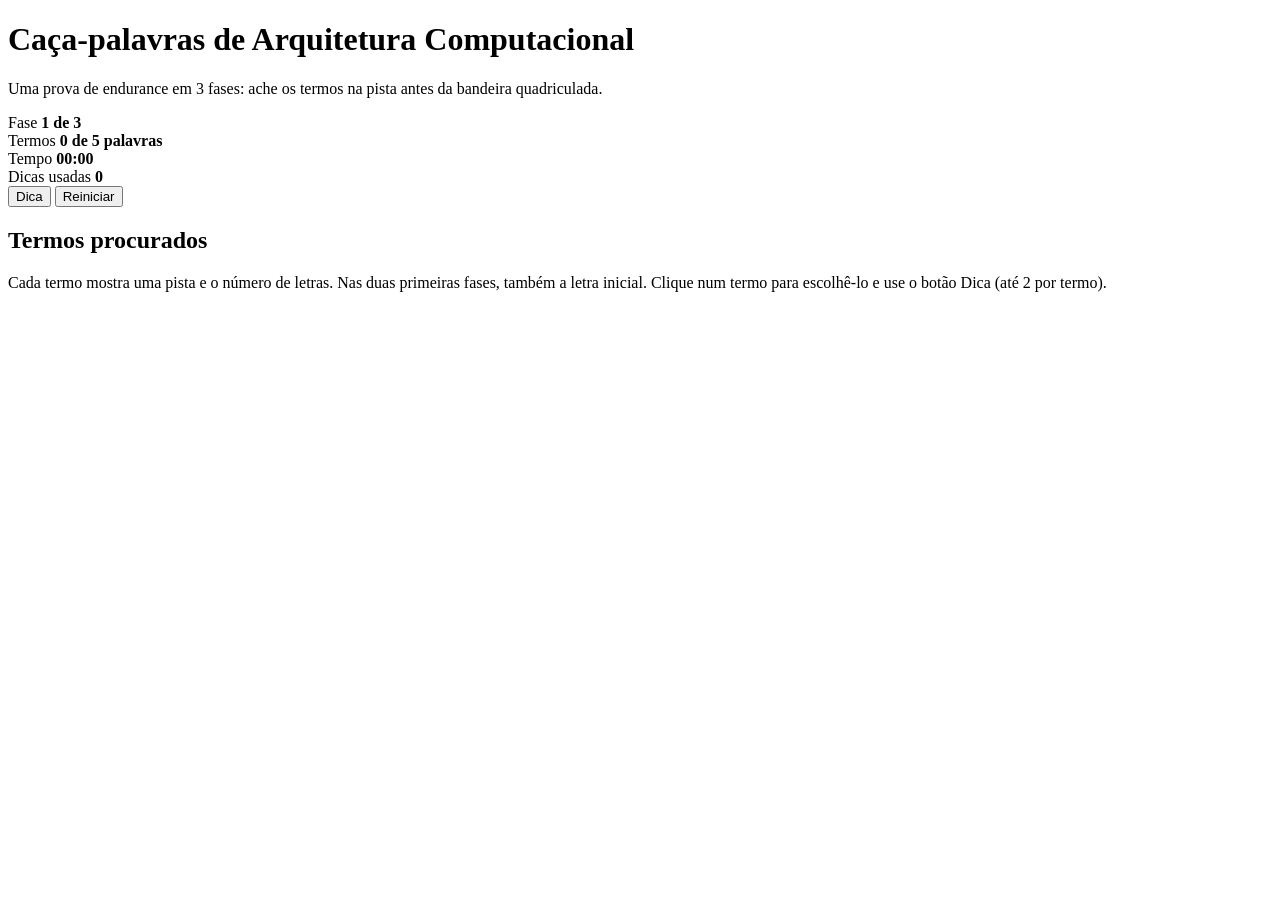
==== index.html @ ce55c15b "Publica o jogo na raiz do repositório e atualiza o link do README" ====
<!DOCTYPE html>
<html lang="pt-BR">
<head>
  <meta charset="UTF-8">
  <meta name="viewport" content="width=device-width, initial-scale=1">
  <title>Caça-palavras de Arquitetura Computacional</title>
  <link rel="stylesheet" href="style.css">
</head>
<body>
  <header class="topo">
    <div class="bandeira" aria-hidden="true"></div>
    <div class="topo-conteudo">
      <h1>Caça-palavras de Arquitetura Computacional</h1>
      <p>Uma prova de endurance em 3 fases: ache os termos na pista antes da bandeira quadriculada.</p>
    </div>
    <div class="zebra" aria-hidden="true"></div>
  </header>

  <main class="jogo">
    <section class="painel-grade" aria-label="Tabuleiro">
      <div class="hud">
        <div class="medidor medidor-nivel">
          <span class="medidor-nome">Fase</span>
          <strong id="nivel">1 de 3</strong>
        </div>
        <div class="medidor">
          <span class="medidor-nome">Termos</span>
          <strong id="contador" aria-live="polite">0 de 5 palavras</strong>
        </div>
        <div class="medidor">
          <span class="medidor-nome">Tempo</span>
          <strong id="tempo">00:00</strong>
        </div>
        <div class="medidor">
          <span class="medidor-nome">Dicas usadas</span>
          <strong id="dicas">0</strong>
        </div>
        <div class="botoes">
          <button type="button" id="btn-dica" class="btn btn-dica">Dica</button>
          <button type="button" id="btn-reiniciar" class="btn btn-reiniciar">Reiniciar</button>
        </div>
      </div>

      <p id="mensagem" class="mensagem" aria-live="polite"></p>

      <div id="final" class="final" hidden>
        <span id="final-texto"></span>
        <button type="button" id="btn-final" class="btn btn-dica"></button>
      </div>

      <div class="grade-rolagem">
        <div id="grade" class="grade" role="group" aria-label="Letras do caça-palavras"></div>
      </div>
    </section>

    <aside class="torre" aria-label="Termos procurados">
      <h2>Termos procurados</h2>
      <p class="torre-ajuda">Cada termo mostra uma pista e o número de letras. Nas duas primeiras fases, também a letra inicial. Clique num termo para escolhê-lo e use o botão Dica (até 2 por termo).</p>
      <ol id="lista" class="lista"></ol>
    </aside>
  </main>

  <script src="script.js"></script>
</body>
</html>
---- style.css ----
// Caça-palavras de Arquitetura Computacional (tema endurance)
// Banco com os termos guardados no código. A cada partida o jogo sorteia 15 deles e os divide
// em 3 fases de 5 palavras, sem repetir termo entre as fases. Em cada fase as palavras também
// mudam de lugar e de direção no tabuleiro.

/* ---------- banco de termos (16 guardados; 15 são sorteados por partida) ---------- */
const TERMOS = [
  { resposta: 'CPU', pista: 'Componente que busca, decodifica e executa as instruções dos programas.' },
  { resposta: 'ULA', pista: 'Parte da CPU que faz as contas e as operações lógicas.' },
  { resposta: 'UC', pista: 'Parte do processador que coordena e comanda o trabalho dos demais componentes.' },
  { resposta: 'REGISTRADORES', pista: 'Minúsculos espaços dentro da CPU, os mais velozes, que guardam o dado em uso.' },
  { resposta: 'RAM', pista: 'Memória principal e volátil, onde ficam programas e dados em uso.' },
  { resposta: 'ROM', pista: 'Memória não volátil gravada na fabricação, cujo conteúdo o usuário não altera.' },
  { resposta: 'EEPROM', pista: 'Memória não volátil que permite regravar dados byte a byte, comum em microcontroladores.' },
  { resposta: 'FLASH', pista: 'Memória não volátil regravável, apagada em blocos, usada em pen drives e celulares.' },
  { resposta: 'CACHE', pista: 'Memória pequena e veloz que guarda cópias de dados muito usados perto da CPU.' },
  { resposta: 'MEMORIADEMASSA', pista: 'Guarda arquivos e programas de forma permanente e em grande volume, como HD ou SSD.' },
  { resposta: 'DMA', pista: 'Mecanismo que move dados entre periféricos e a RAM sem ocupar a CPU.' },
  { resposta: 'ADDRESSBUS', pista: 'Via de mão única pela qual a CPU informa qual posição de memória acessar.' },
  { resposta: 'DATABUS', pista: 'Caminho bidirecional que transporta o conteúdo trocado entre CPU, memória e periféricos.' },
  { resposta: 'MICROCONTROLADOR', pista: 'Chip único que reúne processador, memória e portas de entrada e saída, comum no Arduino.' },
  { resposta: 'DUALCORE', pista: 'Processador com um par de núcleos de execução.' },
  { resposta: 'QUADCORE', pista: 'Processador com quatro núcleos de execução.' }
];

/* ---------- direções [passo na linha, passo na coluna] ---------- */
const DIR = {
  D: [0, 1], B: [1, 0], DB: [1, 1], E: [0, -1], C: [-1, 0],
  CE: [-1, -1], BE: [1, -1], CD: [-1, 1]
};
const TODAS_DIRECOES = Object.values(DIR);
const SETA = { '0,1': '→', '1,0': '↓', '1,1': '↘', '0,-1': '←', '-1,0': '↑', '-1,-1': '↖', '1,-1': '↙', '-1,1': '↗' };
const NOME_DIRECAO = {
  '0,1': 'para a direita (→)', '1,0': 'para baixo (↓)', '1,1': 'na diagonal, para baixo e para a direita (↘)',
  '0,-1': 'para a esquerda (←)', '-1,0': 'para cima (↑)', '-1,-1': 'na diagonal, para cima e para a esquerda (↖)',
  '1,-1': 'na diagonal, para baixo e para a esquerda (↙)', '-1,1': 'na diagonal, para cima e para a direita (↗)' 
};

const PALAVRAS_POR_FASE = 5;
const MAX_DICAS_POR_PALAVRA = 2;
const FASES = [
  { nome: 'Qualificação', tam: 12, dirs: [DIR.D, DIR.B, DIR.DB], inicial: true, dicaDirecao: true, letras: 'alfabeto' },
  { nome: 'Corrida', tam: 14, dirs: [DIR.D, DIR.B, DIR.DB, DIR.CD, DIR.E], inicial: true, dicaDirecao: true, letras: 'misto' },
  { nome: '24 Horas', tam: 16, dirs: TODAS_DIRECOES, inicial: false, dicaDirecao: false, letras: 'termos' }
];

function sortearPartida() {
  const sorteados = embaralhar(TERMOS.map(t => t.resposta)).slice(0, FASES.length * PALAVRAS_POR_FASE);
  return FASES.map((_, i) => sorteados.slice(i * PALAVRAS_POR_FASE, (i + 1) * PALAVRAS_POR_FASE));
}

function sortear(n) { return Math.floor(Math.random() * n); }
function embaralhar(lista) {
  const a = lista.slice();
  for (let i = a.length - 1; i > 0; i--) {
    const j = sortear(i + 1);
    [a[i], a[j]] = [a[j], a[i]];
  }
  return a;
}

function criarSorteioDeLetras(nivel) {
  const alfabeto = 'ABCDEFGHIJKLMNOPQRSTUVWXYZ';
  const dosTermos = nivel.termos.join('');
  if (nivel.letras === 'alfabeto') return () => alfabeto[sortear(alfabeto.length)];
  if (nivel.letras === 'misto') return () => (Math.random() < 0.5 ? alfabeto[sortear(alfabeto.length)] : dosTermos[sortear(dosTermos.length)]);
  return () => dosTermos[sortear(dosTermos.length)];
}

function removerOcorrenciasExtras(grade, n, termos, fixas, sortearLetra) {
  for (let rodada = 0; rodada < 3000; rodada++) {
    let mudou = false;
    for (const w of termos) {
      for (const [dl, dc] of TODAS_DIRECOES) {
        for (let r = 0; r < n; r++) {
          for (let c = 0; c < n; c++) {
            const fr = r + dl * (w.length - 1);
            const fc = c + dc * (w.length - 1);
            if (fr < 0 || fr >= n || fc < 0 || fc >= n) continue;
            let igual = true;
            const livres = [];
            for (let i = 0; i < w.length; i++) {
              const rr = r + dl * i;
              const cc = c + dc * i;
              if (grade[rr][cc] !== w[i]) { igual = false; break; }
              if (!fixas.has(rr + ',' + cc)) livres.push([rr, cc]);
            }
            if (igual && livres.length) {
              const [a, b] = livres[sortear(livres.length)];
              grade[a][b] = sortearLetra();
              mudou = true;
            }
          }
        }
      }
    }
    if (!mudou) return;
  }
}

function gerarTabuleiro(nivel) {
  const n = nivel.tam;
  const ordem = nivel.termos.slice().sort((a, b) => b.length - a.length);
  for (let tentativa = 0; tentativa < 300; tentativa++) {
    const grade = Array.from({ length: n }, () => Array(n).fill(''));
    const colocadas = [];
    let ok = true;
    for (const w of ordem) {
      const opcoes = [];
      for (const [dl, dc] of nivel.dirs) {
        for (let r = 0; r < n; r++) {
          for (let c = 0; c < n; c++) {
            const fr = r + dl * (w.length - 1);
            const fc = c + dc * (w.length - 1);
            if (fr < 0 || fr >= n || fc < 0 || fc >= n) continue;
            let cruza = 0;
            let cabe = true;
            for (let i = 0; i < w.length; i++) {
              const atual = grade[r + dl * i][c + dc * i];
              if (atual === '') continue;
              if (atual === w[i]) cruza++;
              else { cabe = false; break; }
            }
            if (cabe && cruza < w.length) opcoes.push({ r, c, dl, dc, cruza });
          }
        }
      }
      if (!opcoes.length) { ok = false; break; }
      const comCruzamento = opcoes.filter(o => o.cruza > 0);
      const fonte = comCruzamento.length && Math.random() < 0.5 ? comCruzamento : opcoes;
      const o = fonte[sortear(fonte.length)];
      for (let i = 0; i < w.length; i++) grade[o.r + o.dl * i][o.c + o.dc * i] = w[i];
      colocadas.push({ resposta: w, linha: o.r, coluna: o.c, dl: o.dl, dc: o.dc });
    }
    if (!ok) continue;
    const fixas = new Set();
    grade.forEach((linha, r) => linha.forEach((v, c) => { if (v) fixas.add(r + ',' + c); }));
    const sortearLetra = criarSorteioDeLetras(nivel);
    for (let r = 0; r < n; r++) for (let c = 0; c < n; c++) if (!grade[r][c]) grade[r][c] = sortearLetra();
    removerOcorrenciasExtras(grade, n, nivel.termos, fixas, sortearLetra);
    return { grade, colocadas };
  }
  throw new Error('Não foi possível gerar o tabuleiro.');
}

const gradeEl = document.getElementById('grade');
const listaEl = document.getElementById('lista');
const contadorEl = document.getElementById('contador');
const tempoEl = document.getElementById('tempo');
const dicasEl = document.getElementById('dicas');
const nivelEl = document.getElementById('nivel');
const mensagemEl = document.getElementById('mensagem');
const finalEl = document.getElementById('final');
const finalTextoEl = document.getElementById('final-texto');
const btnFinal = document.getElementById('btn-final');

let partida = [];
let nivelAtual = 0;
let cfg = FASES[0];
let tam = cfg.tam;
let cels = [];
let PALAVRAS = [];
let ancora = null;
let arrastando = false;
let inicioArrasto = null;
let fimArrasto = null;
let previaAtual = [];
let selecionada = null;
let dicaCels = [];
let dicaPalavra = null;
let achadas = 0;
let segundos = 0;
let dicasUsadas = 0;
let segundosNoInicioDoNivel = 0;
let dicasNoInicioDoNivel = 0;
let relogio = null;
let focoCel = null;
let acaoFinal = null;

function celDe(el) {
  const b = el && el.closest ? el.closest('.cel') : null;
  return b ? b.__cel : null;
}

function trajeto(a, b) {
  const dr = b.r - a.r;
  const dc = b.c - a.c;
  const ar = Math.abs(dr);
  const ac = Math.abs(dc);
  let sr = Math.sign(dr);
  let sc = Math.sign(dc);
  let n;
  if (ar === 0 && ac === 0) n = 1;
  else if (ar >= 2 * ac) { sc = 0; n = ar + 1; }
  else if (ac >= 2 * ar) { sr = 0; n = ac + 1; }
  else n = Math.max(ar, ac) + 1;
  const saida = [];
  for (let k = 0; k < n; k++) {
    const r = a.r + sr * k;
    const c = a.c + sc * k;
    if (r < 0 || r >= tam || c < 0 || c >= tam) break;
    saida.push(cels[r][c]);
  }
  return saida;
}

function mostrarPrevia(caminho) {
  limparPrevia();
  previaAtual = caminho;
  caminho.forEach(c => c.el.classList.add('previa'));
}
function limparPrevia() {
  previaAtual.forEach(c => c.el.classList.remove('previa'));
  previaAtual = [];
}
function limparAncora() {
  if (ancora) ancora.el.classList.remove('ancora');
  ancora = null;
}
function limparDica() {
  dicaCels.forEach(c => c.el.classList.remove('dica'));
  dicaCels = [];
  dicaPalavra = null;
}
function mensagem(texto, tipo) {
  mensagemEl.textContent = texto;
  mensagemEl.className = 'mensagem' + (tipo ? ' ' + tipo : '');
}
function formatarTempo(s) {
  return String(Math.floor(s / 60)).padStart(2, '0') + ':' + String(s % 60).padStart(2, '0');
}
function iniciarRelogio() {
  if (relogio || (PALAVRAS.length && achadas === PALAVRAS.length)) return;
  relogio = setInterval(() => { segundos++; tempoEl.textContent = formatarTempo(segundos); }, 1000);
}
function pararRelogio() { clearInterval(relogio); relogio = null; }
function atualizarContador() { contadorEl.textContent = achadas + ' de ' + PALAVRAS.length + ' palavras'; }
function rotuloDoTermo(p) {
  return p.resposta.length + ' letras' + (cfg.inicial ? ' · começa com ' + p.resposta[0] : '') +
    (p.dicas ? ' · dicas ' + p.dicas + '/' + MAX_DICAS_POR_PALAVRA : '');
}
function mensagemInicial() {
  const setas = cfg.dirs.map(d => SETA[d[0] + ',' + d[1]]).join(' ');
  const invertidas = cfg.dirs.some(d => d[0] < 0 || d[1] < 0);
  const diagonais = cfg.dirs.some(d => d[0] !== 0 && d[1] !== 0);
  return 'Fase ' + (nivelAtual + 1) + ' · ' + cfg.nome + '. Arraste de uma ponta à outra do termo, ou toque nas duas. ' +
    'Direções: ' + setas + (invertidas ? ' (algumas de trás para frente)' : '') + '.' +
    (diagonais ? ' Na diagonal, arraste em linha reta.' : '');
}

function iniciarNivel(indice) {
  if (typeof cancelarConfirmacao === 'function') cancelarConfirmacao();
  nivelAtual = indice;
  const termosDaFase = partida[indice];
  cfg = { ...FASES[indice], termos: termosDaFase };
  cfg.tam = Math.max(FASES[indice].tam, ...termosDaFase.map(w => w.length));
  cfg.celMax = cfg.tam <= 12 ? 38 : cfg.tam <= 14 ? 36 : 34;
  tam = cfg.tam;
  const { grade, colocadas } = gerarTabuleiro(cfg);
  const pistas = Object.fromEntries(TERMOS.map(t => [t.resposta, t.pista]));
  PALAVRAS = embaralhar(colocadas).map(p => ({ ...p, pista: pistas[p.resposta], achada: false, dicas: 0 }));
  pararRelogio();
  ancora = null; arrastando = false; inicioArrasto = null; fimArrasto = null;
  previaAtual = []; selecionada = null; dicaCels = []; dicaPalavra = null; achadas = 0;
  segundosNoInicioDoNivel = segundos;
  dicasNoInicioDoNivel = dicasUsadas;
  gradeEl.innerHTML = '';
  gradeEl.style.setProperty('--n', tam);
  gradeEl.style.setProperty('--cel-max', cfg.celMax + 'px');
  cels = [];
  for (let r = 0; r < tam; r++) {
    const linha = [];
    for (let c = 0; c < tam; c++) {
      const btn = document.createElement('button');
      btn.type = 'button'; btn.className = 'cel'; btn.textContent = grade[r][c]; btn.tabIndex = -1;
      btn.setAttribute('aria-label', 'Letra ' + grade[r][c] + ', linha ' + (r + 1) + ', coluna ' + (c + 1));
      const cel = { r, c, letra: grade[r][c], el: btn }; btn.__cel = cel;
      gradeEl.appendChild(btn); linha.push(cel);
    }
    cels.push(linha);
  }
  cels[0][0].el.tabIndex = 0; focoCel = cels[0][0];
  listaEl.innerHTML = '';
  PALAVRAS.forEach(p => {
    const li = document.createElement('li');
    const btn = document.createElement('button');
    btn.type = 'button'; btn.className = 'linha';
    btn.innerHTML = '<span class="pos">—</span><span><span class="titulo-termo"></span><span class="pista-txt"></span></span>'; 
    p.posEl = btn.querySelector('.pos'); p.tituloEl = btn.querySelector('.titulo-termo');
    btn.querySelector('.pista-txt').textContent = p.pista;
    p.tituloEl.textContent = rotuloDoTermo(p); p.linhaEl = btn;
    btn.addEventListener('click', () => escolherPalavra(p)); li.appendChild(btn); listaEl.appendChild(li);
  });
  nivelEl.textContent = (indice + 1) + ' de ' + FASES.length + ' · ' + cfg.nome;
  tempoEl.textContent = formatarTempo(segundos); dicasEl.textContent = dicasUsadas;
  finalEl.hidden = true; atualizarContador(); mensagem(mensagemInicial());
}

function finalizar(a, b) {
  const caminho = trajeto(a, b); limparPrevia(); limparAncora(); iniciarRelogio();
  const texto = caminho.map(c => c.letra).join('');
  const invertido = texto.split('').reverse().join('');
  const p = PALAVRAS.find(x => !x.achada && (x.resposta === texto || x.resposta === invertido));
  if (p) marcarAchada(p, caminho);
  else {
    caminho.forEach(c => c.el.classList.add('errada')); setTimeout(() => caminho.forEach(c => c.el.classList.remove('errada')), 400);
    mensagem('Essa sequência não é um dos termos da lista. Tente de novo: leia as pistas e o número de letras.', 'erro');
  }
}

function tocar(cel) {
  iniciarRelogio();
  if (!ancora) { ancora = cel; cel.el.classList.add('ancora'); mensagem('Primeira letra marcada. Agora toque na última letra do termo (Esc cancela).', 'destaque'); }
  else if (ancora === cel) { limparPrevia(); limparAncora(); mensagem(mensagemInicial()); }
  else finalizar(ancora, cel);
}

function marcarAchada(p, caminho) {
  p.achada = true; p.cor = achadas % 4; achadas++;
  caminho.forEach(c => { c.el.classList.remove('cor-0','cor-1','cor-2','cor-3'); c.el.classList.add('achada','cor-' + p.cor); });
  p.linhaEl.classList.add('achada','cor-' + p.cor); p.posEl.textContent = 'P' + achadas;
  p.tituloEl.textContent = p.resposta; if (dicaPalavra === p) limparDica(); atualizarContador();
  if (achadas < PALAVRAS.length) { mensagem('Termo encontrado: ' + p.resposta + '. Faltam ' + (PALAVRAS.length - achadas) + '.', 'sucesso'); return; }
  pararRelogio();
  const tempoNivel = segundos - segundosNoInicioDoNivel;
  const dicasNivel = dicasUsadas - dicasNoInicioDoNivel;
  const plural = n => (n === 1 ? ' dica' : ' dicas');
  if (nivelAtual < FASES.length - 1) {
    mensagem('Fase ' + (nivelAtual + 1) + ' concluída!', 'sucesso');
    finalTextoEl.textContent = 'Fase ' + (nivelAtual + 1) + ' concluída em ' + formatarTempo(tempoNivel) + ' com ' + dicasNivel + plural(dicasNivel) + '.';
    btnFinal.textContent = 'Próxima fase'; acaoFinal = () => iniciarNivel(nivelAtual + 1);
  } else {
    mensagem('Prova completa!', 'sucesso');
    finalTextoEl.textContent = 'Bandeira quadriculada! As ' + FASES.length + ' fases em ' + formatarTempo(segundos) + ' com ' + dicasUsadas + plural(dicasUsadas) + ' no total.';
    btnFinal.textContent = 'Jogar de novo'; acaoFinal = () => reiniciarTudo();
  }
  finalEl.hidden = false;
}

gradeEl.addEventListener('pointerdown', e => {
  const cel = celDe(e.target); if (!cel) return; e.preventDefault();
  if (ancora) { tocar(cel); return; }
  arrastando = true; inicioArrasto = cel; fimArrasto = cel; mostrarPrevia([cel]);
});
gradeEl.addEventListener('pointermove', e => {
  if (!arrastando) return;
  const cel = celDe(document.elementFromPoint(e.clientX, e.clientY)); if (!cel) return;
  fimArrasto = cel; mostrarPrevia(trajeto(inicioArrasto, cel));
});
window.addEventListener('pointerup', () => {
  if (!arrastando) return; arrastando = false;
  if (fimArrasto === inicioArrasto) { limparPrevia(); tocar(inicioArrasto); }
  else { const caminho = previaAtual; finalizar(caminho[0], caminho[caminho.length - 1]); }
});
window.addEventListener('pointercancel', () => { arrastando = false; limparPrevia(); });

gradeEl.addEventListener('click', e => { if (e.detail !== 0) return; const cel = celDe(e.target); if (cel) tocar(cel); });
gradeEl.addEventListener('focusin', e => {
  const cel = celDe(e.target); if (!cel) return;
  focoCel.el.tabIndex = -1; cel.el.tabIndex = 0; focoCel = cel;
  if (ancora && !arrastando) mostrarPrevia(trajeto(ancora, cel));
});
gradeEl.addEventListener('keydown', e => {
  const cel = celDe(e.target); if (!cel) return;
  const passos = { ArrowRight: [0,1], ArrowLeft: [0,-1], ArrowDown: [1,0], ArrowUp: [-1,0] };
  if (passos[e.key]) {
    e.preventDefault(); const r = cel.r + passos[e.key][0]; const c = cel.c + passos[e.key][1];
    if (r >= 0 && r < tam && c >= 0 && c < tam) cels[r][c].el.focus();
  } else if (e.key === 'Escape' && ancora) { limparPrevia(); limparAncora(); mensagem(mensagemInicial()); }
});

function escolherPalavra(p) {
  if (selecionada) selecionada.linhaEl.classList.remove('sel');
  selecionada = p; p.linhaEl.classList.add('sel');
}

function pedirDica() {
  if (achadas === PALAVRAS.length) { mensagem('Todos os termos desta fase já foram encontrados.', 'destaque'); return; }
  let alvo = selecionada && !selecionada.achada ? selecionada : null;
  if (!alvo) alvo = PALAVRAS.find(x => !x.achada && x.dicas < MAX_DICAS_POR_PALAVRA);
  if (!alvo) { mensagem('Os termos que faltam já usaram as ' + MAX_DICAS_POR_PALAVRA + ' dicas. Agora é com você!', 'destaque'); return; }
  if (alvo.dicas >= MAX_DICAS_POR_PALAVRA) { mensagem('Este termo já usou as ' + MAX_DICAS_POR_PALAVRA + ' dicas. Escolha outro termo ou continue procurando.', 'destaque'); return; }
  escolherPalavra(alvo); alvo.dicas++; dicasUsadas++; dicasEl.textContent = dicasUsadas; alvo.tituloEl.textContent = rotuloDoTermo(alvo); iniciarRelogio();
  limparDica();
  const tamanhoPalavra = alvo.resposta.length - 1;
  const inicio = cels[alvo.linha][alvo.coluna];
  const fim = cels[alvo.linha + alvo.dl * tamanhoPalavra][alvo.coluna + alvo.dc * tamanhoPalavra];
  dicaPalavra = alvo; dicaCels = alvo.dicas === 1 ? [inicio] : [inicio, fim]; dicaCels.forEach(c => c.el.classList.add('dica'));
  const direcao = NOME_DIRECAO[alvo.dl + ',' + alvo.dc];
  if (alvo.dicas === 1) mensagem(cfg.dicaDirecao
    ? 'Dica 1 de 2: o termo de ' + alvo.resposta.length + ' letras que começa com "' + alvo.resposta[0] + '" começa na casa destacada e segue ' + direcao + '.'
    : 'Dica 1 de 2: o termo escolhido, de ' + alvo.resposta.length + ' letras, começa na casa destacada. A direção é com você.', 'destaque');
  else mensagem('Dica 2 de 2: as casas destacadas são a primeira e a última letra do termo, que segue ' + direcao + '.', 'destaque');
}

function reiniciarTudo() {
  partida = sortearPartida(); segundos = 0; dicasUsadas = 0; iniciarNivel(0);
}

const btnReiniciar = document.getElementById('btn-reiniciar');
let esperandoConfirmacao = null;
function cancelarConfirmacao() { clearTimeout(esperandoConfirmacao); esperandoConfirmacao = null; btnReiniciar.textContent = 'Reiniciar'; }
function pedirReinicio() {
  const temProgresso = nivelAtual > 0 || achadas > 0;
  if (temProgresso && !esperandoConfirmacao) {
    btnReiniciar.textContent = 'Confirmar reinício';
    mensagem('Reiniciar volta à fase 1 e sorteia tudo de novo, inclusive as palavras. Clique em "Confirmar reinício" para continuar.', 'destaque');
    esperandoConfirmacao = setTimeout(() => { cancelarConfirmacao(); if (mensagemEl.textContent.startsWith('Reiniciar volta')) mensagem(mensagemInicial()); }, 4000);
    return;
  }
  cancelarConfirmacao(); reiniciarTudo();
}

document.getElementById('btn-dica').addEventListener('click', pedirDica);
btnReiniciar.addEventListener('click', pedirReinicio);
btnFinal.addEventListener('click', () => { if (acaoFinal) acaoFinal(); });
reiniciarTudo();
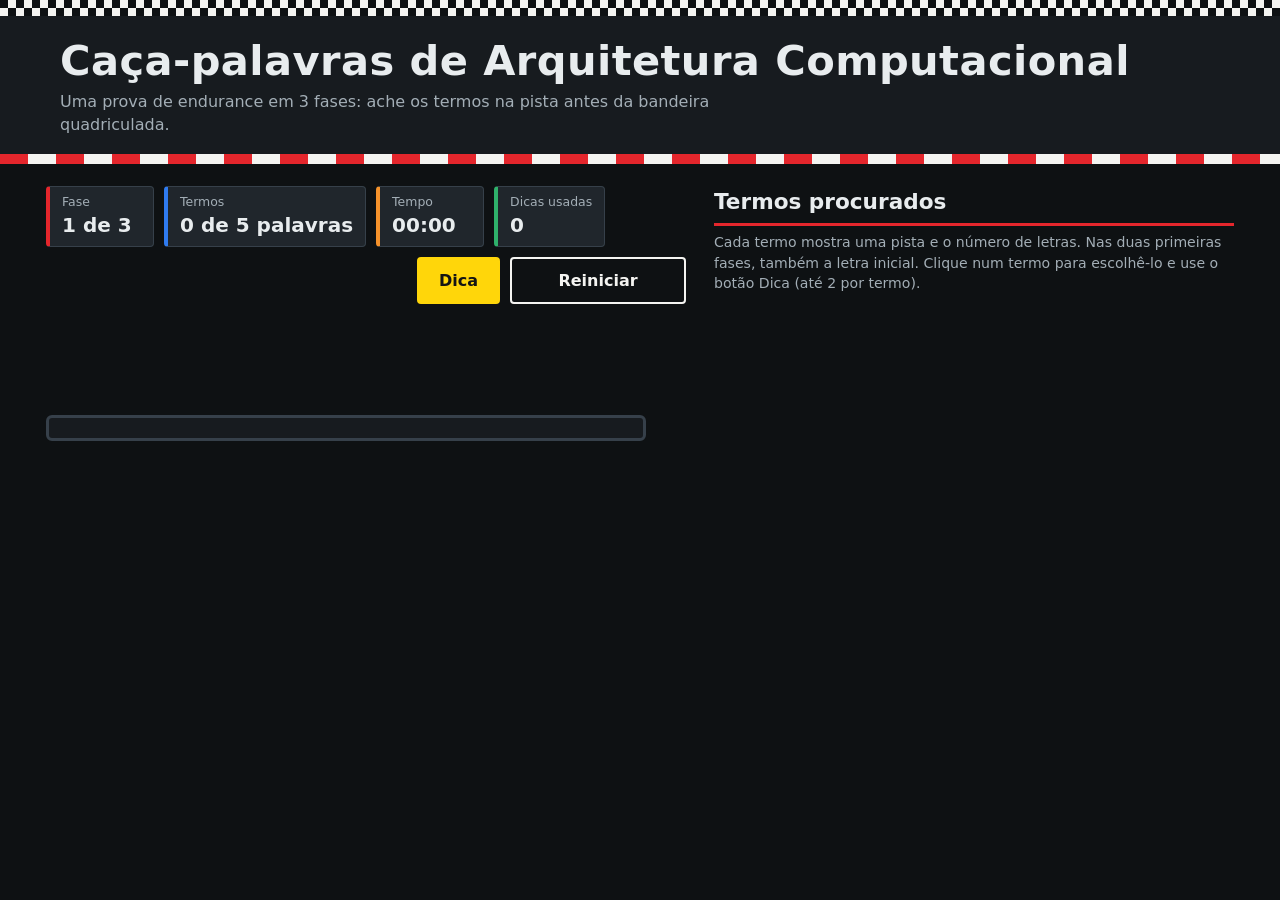
==== commit 08063dca: "Fix GitHub Pages asset paths and cache busting" ====
--- a/index.html
+++ b/index.html
@@ -4,7 +4,7 @@
   <meta charset="UTF-8">
   <meta name="viewport" content="width=device-width, initial-scale=1">
   <title>Caça-palavras de Arquitetura Computacional</title>
-  <link rel="stylesheet" href="style.css">
+  <link rel="stylesheet" href="./style.css?v=20261118">
 </head>
 <body>
   <header class="topo">
@@ -60,6 +60,6 @@
     </aside>
   </main>
 
-  <script src="script.js"></script>
+  <script src="./script.js?v=20261118"></script>
 </body>
 </html>
--- a/style.css
+++ b/style.css
@@ -1,417 +1,234 @@
-// Caça-palavras de Arquitetura Computacional (tema endurance)
-// Banco com os termos guardados no código. A cada partida o jogo sorteia 15 deles e os divide
-// em 3 fases de 5 palavras, sem repetir termo entre as fases. Em cada fase as palavras também
-// mudam de lugar e de direção no tabuleiro.
-
-/* ---------- banco de termos (16 guardados; 15 são sorteados por partida) ---------- */
-const TERMOS = [
-  { resposta: 'CPU', pista: 'Componente que busca, decodifica e executa as instruções dos programas.' },
-  { resposta: 'ULA', pista: 'Parte da CPU que faz as contas e as operações lógicas.' },
-  { resposta: 'UC', pista: 'Parte do processador que coordena e comanda o trabalho dos demais componentes.' },
-  { resposta: 'REGISTRADORES', pista: 'Minúsculos espaços dentro da CPU, os mais velozes, que guardam o dado em uso.' },
-  { resposta: 'RAM', pista: 'Memória principal e volátil, onde ficam programas e dados em uso.' },
-  { resposta: 'ROM', pista: 'Memória não volátil gravada na fabricação, cujo conteúdo o usuário não altera.' },
-  { resposta: 'EEPROM', pista: 'Memória não volátil que permite regravar dados byte a byte, comum em microcontroladores.' },
-  { resposta: 'FLASH', pista: 'Memória não volátil regravável, apagada em blocos, usada em pen drives e celulares.' },
-  { resposta: 'CACHE', pista: 'Memória pequena e veloz que guarda cópias de dados muito usados perto da CPU.' },
-  { resposta: 'MEMORIADEMASSA', pista: 'Guarda arquivos e programas de forma permanente e em grande volume, como HD ou SSD.' },
-  { resposta: 'DMA', pista: 'Mecanismo que move dados entre periféricos e a RAM sem ocupar a CPU.' },
-  { resposta: 'ADDRESSBUS', pista: 'Via de mão única pela qual a CPU informa qual posição de memória acessar.' },
-  { resposta: 'DATABUS', pista: 'Caminho bidirecional que transporta o conteúdo trocado entre CPU, memória e periféricos.' },
-  { resposta: 'MICROCONTROLADOR', pista: 'Chip único que reúne processador, memória e portas de entrada e saída, comum no Arduino.' },
-  { resposta: 'DUALCORE', pista: 'Processador com um par de núcleos de execução.' },
-  { resposta: 'QUADCORE', pista: 'Processador com quatro núcleos de execução.' }
-];
-
-/* ---------- direções [passo na linha, passo na coluna] ---------- */
-const DIR = {
-  D: [0, 1], B: [1, 0], DB: [1, 1], E: [0, -1], C: [-1, 0],
-  CE: [-1, -1], BE: [1, -1], CD: [-1, 1]
-};
-const TODAS_DIRECOES = Object.values(DIR);
-const SETA = { '0,1': '→', '1,0': '↓', '1,1': '↘', '0,-1': '←', '-1,0': '↑', '-1,-1': '↖', '1,-1': '↙', '-1,1': '↗' };
-const NOME_DIRECAO = {
-  '0,1': 'para a direita (→)', '1,0': 'para baixo (↓)', '1,1': 'na diagonal, para baixo e para a direita (↘)',
-  '0,-1': 'para a esquerda (←)', '-1,0': 'para cima (↑)', '-1,-1': 'na diagonal, para cima e para a esquerda (↖)',
-  '1,-1': 'na diagonal, para baixo e para a esquerda (↙)', '-1,1': 'na diagonal, para cima e para a direita (↗)' 
-};
-
-const PALAVRAS_POR_FASE = 5;
-const MAX_DICAS_POR_PALAVRA = 2;
-const FASES = [
-  { nome: 'Qualificação', tam: 12, dirs: [DIR.D, DIR.B, DIR.DB], inicial: true, dicaDirecao: true, letras: 'alfabeto' },
-  { nome: 'Corrida', tam: 14, dirs: [DIR.D, DIR.B, DIR.DB, DIR.CD, DIR.E], inicial: true, dicaDirecao: true, letras: 'misto' },
-  { nome: '24 Horas', tam: 16, dirs: TODAS_DIRECOES, inicial: false, dicaDirecao: false, letras: 'termos' }
-];
-
-function sortearPartida() {
-  const sorteados = embaralhar(TERMOS.map(t => t.resposta)).slice(0, FASES.length * PALAVRAS_POR_FASE);
-  return FASES.map((_, i) => sorteados.slice(i * PALAVRAS_POR_FASE, (i + 1) * PALAVRAS_POR_FASE));
-}
-
-function sortear(n) { return Math.floor(Math.random() * n); }
-function embaralhar(lista) {
-  const a = lista.slice();
-  for (let i = a.length - 1; i > 0; i--) {
-    const j = sortear(i + 1);
-    [a[i], a[j]] = [a[j], a[i]];
-  }
-  return a;
-}
-
-function criarSorteioDeLetras(nivel) {
-  const alfabeto = 'ABCDEFGHIJKLMNOPQRSTUVWXYZ';
-  const dosTermos = nivel.termos.join('');
-  if (nivel.letras === 'alfabeto') return () => alfabeto[sortear(alfabeto.length)];
-  if (nivel.letras === 'misto') return () => (Math.random() < 0.5 ? alfabeto[sortear(alfabeto.length)] : dosTermos[sortear(dosTermos.length)]);
-  return () => dosTermos[sortear(dosTermos.length)];
-}
-
-function removerOcorrenciasExtras(grade, n, termos, fixas, sortearLetra) {
-  for (let rodada = 0; rodada < 3000; rodada++) {
-    let mudou = false;
-    for (const w of termos) {
-      for (const [dl, dc] of TODAS_DIRECOES) {
-        for (let r = 0; r < n; r++) {
-          for (let c = 0; c < n; c++) {
-            const fr = r + dl * (w.length - 1);
-            const fc = c + dc * (w.length - 1);
-            if (fr < 0 || fr >= n || fc < 0 || fc >= n) continue;
-            let igual = true;
-            const livres = [];
-            for (let i = 0; i < w.length; i++) {
-              const rr = r + dl * i;
-              const cc = c + dc * i;
-              if (grade[rr][cc] !== w[i]) { igual = false; break; }
-              if (!fixas.has(rr + ',' + cc)) livres.push([rr, cc]);
-            }
-            if (igual && livres.length) {
-              const [a, b] = livres[sortear(livres.length)];
-              grade[a][b] = sortearLetra();
-              mudou = true;
-            }
-          }
-        }
-      }
-    }
-    if (!mudou) return;
-  }
-}
-
-function gerarTabuleiro(nivel) {
-  const n = nivel.tam;
-  const ordem = nivel.termos.slice().sort((a, b) => b.length - a.length);
-  for (let tentativa = 0; tentativa < 300; tentativa++) {
-    const grade = Array.from({ length: n }, () => Array(n).fill(''));
-    const colocadas = [];
-    let ok = true;
-    for (const w of ordem) {
-      const opcoes = [];
-      for (const [dl, dc] of nivel.dirs) {
-        for (let r = 0; r < n; r++) {
-          for (let c = 0; c < n; c++) {
-            const fr = r + dl * (w.length - 1);
-            const fc = c + dc * (w.length - 1);
-            if (fr < 0 || fr >= n || fc < 0 || fc >= n) continue;
-            let cruza = 0;
-            let cabe = true;
-            for (let i = 0; i < w.length; i++) {
-              const atual = grade[r + dl * i][c + dc * i];
-              if (atual === '') continue;
-              if (atual === w[i]) cruza++;
-              else { cabe = false; break; }
-            }
-            if (cabe && cruza < w.length) opcoes.push({ r, c, dl, dc, cruza });
-          }
-        }
-      }
-      if (!opcoes.length) { ok = false; break; }
-      const comCruzamento = opcoes.filter(o => o.cruza > 0);
-      const fonte = comCruzamento.length && Math.random() < 0.5 ? comCruzamento : opcoes;
-      const o = fonte[sortear(fonte.length)];
-      for (let i = 0; i < w.length; i++) grade[o.r + o.dl * i][o.c + o.dc * i] = w[i];
-      colocadas.push({ resposta: w, linha: o.r, coluna: o.c, dl: o.dl, dc: o.dc });
-    }
-    if (!ok) continue;
-    const fixas = new Set();
-    grade.forEach((linha, r) => linha.forEach((v, c) => { if (v) fixas.add(r + ',' + c); }));
-    const sortearLetra = criarSorteioDeLetras(nivel);
-    for (let r = 0; r < n; r++) for (let c = 0; c < n; c++) if (!grade[r][c]) grade[r][c] = sortearLetra();
-    removerOcorrenciasExtras(grade, n, nivel.termos, fixas, sortearLetra);
-    return { grade, colocadas };
-  }
-  throw new Error('Não foi possível gerar o tabuleiro.');
-}
-
-const gradeEl = document.getElementById('grade');
-const listaEl = document.getElementById('lista');
-const contadorEl = document.getElementById('contador');
-const tempoEl = document.getElementById('tempo');
-const dicasEl = document.getElementById('dicas');
-const nivelEl = document.getElementById('nivel');
-const mensagemEl = document.getElementById('mensagem');
-const finalEl = document.getElementById('final');
-const finalTextoEl = document.getElementById('final-texto');
-const btnFinal = document.getElementById('btn-final');
-
-let partida = [];
-let nivelAtual = 0;
-let cfg = FASES[0];
-let tam = cfg.tam;
-let cels = [];
-let PALAVRAS = [];
-let ancora = null;
-let arrastando = false;
-let inicioArrasto = null;
-let fimArrasto = null;
-let previaAtual = [];
-let selecionada = null;
-let dicaCels = [];
-let dicaPalavra = null;
-let achadas = 0;
-let segundos = 0;
-let dicasUsadas = 0;
-let segundosNoInicioDoNivel = 0;
-let dicasNoInicioDoNivel = 0;
-let relogio = null;
-let focoCel = null;
-let acaoFinal = null;
-
-function celDe(el) {
-  const b = el && el.closest ? el.closest('.cel') : null;
-  return b ? b.__cel : null;
-}
-
-function trajeto(a, b) {
-  const dr = b.r - a.r;
-  const dc = b.c - a.c;
-  const ar = Math.abs(dr);
-  const ac = Math.abs(dc);
-  let sr = Math.sign(dr);
-  let sc = Math.sign(dc);
-  let n;
-  if (ar === 0 && ac === 0) n = 1;
-  else if (ar >= 2 * ac) { sc = 0; n = ar + 1; }
-  else if (ac >= 2 * ar) { sr = 0; n = ac + 1; }
-  else n = Math.max(ar, ac) + 1;
-  const saida = [];
-  for (let k = 0; k < n; k++) {
-    const r = a.r + sr * k;
-    const c = a.c + sc * k;
-    if (r < 0 || r >= tam || c < 0 || c >= tam) break;
-    saida.push(cels[r][c]);
-  }
-  return saida;
-}
-
-function mostrarPrevia(caminho) {
-  limparPrevia();
-  previaAtual = caminho;
-  caminho.forEach(c => c.el.classList.add('previa'));
-}
-function limparPrevia() {
-  previaAtual.forEach(c => c.el.classList.remove('previa'));
-  previaAtual = [];
-}
-function limparAncora() {
-  if (ancora) ancora.el.classList.remove('ancora');
-  ancora = null;
-}
-function limparDica() {
-  dicaCels.forEach(c => c.el.classList.remove('dica'));
-  dicaCels = [];
-  dicaPalavra = null;
-}
-function mensagem(texto, tipo) {
-  mensagemEl.textContent = texto;
-  mensagemEl.className = 'mensagem' + (tipo ? ' ' + tipo : '');
-}
-function formatarTempo(s) {
-  return String(Math.floor(s / 60)).padStart(2, '0') + ':' + String(s % 60).padStart(2, '0');
-}
-function iniciarRelogio() {
-  if (relogio || (PALAVRAS.length && achadas === PALAVRAS.length)) return;
-  relogio = setInterval(() => { segundos++; tempoEl.textContent = formatarTempo(segundos); }, 1000);
-}
-function pararRelogio() { clearInterval(relogio); relogio = null; }
-function atualizarContador() { contadorEl.textContent = achadas + ' de ' + PALAVRAS.length + ' palavras'; }
-function rotuloDoTermo(p) {
-  return p.resposta.length + ' letras' + (cfg.inicial ? ' · começa com ' + p.resposta[0] : '') +
-    (p.dicas ? ' · dicas ' + p.dicas + '/' + MAX_DICAS_POR_PALAVRA : '');
-}
-function mensagemInicial() {
-  const setas = cfg.dirs.map(d => SETA[d[0] + ',' + d[1]]).join(' ');
-  const invertidas = cfg.dirs.some(d => d[0] < 0 || d[1] < 0);
-  const diagonais = cfg.dirs.some(d => d[0] !== 0 && d[1] !== 0);
-  return 'Fase ' + (nivelAtual + 1) + ' · ' + cfg.nome + '. Arraste de uma ponta à outra do termo, ou toque nas duas. ' +
-    'Direções: ' + setas + (invertidas ? ' (algumas de trás para frente)' : '') + '.' +
-    (diagonais ? ' Na diagonal, arraste em linha reta.' : '');
-}
-
-function iniciarNivel(indice) {
-  if (typeof cancelarConfirmacao === 'function') cancelarConfirmacao();
-  nivelAtual = indice;
-  const termosDaFase = partida[indice];
-  cfg = { ...FASES[indice], termos: termosDaFase };
-  cfg.tam = Math.max(FASES[indice].tam, ...termosDaFase.map(w => w.length));
-  cfg.celMax = cfg.tam <= 12 ? 38 : cfg.tam <= 14 ? 36 : 34;
-  tam = cfg.tam;
-  const { grade, colocadas } = gerarTabuleiro(cfg);
-  const pistas = Object.fromEntries(TERMOS.map(t => [t.resposta, t.pista]));
-  PALAVRAS = embaralhar(colocadas).map(p => ({ ...p, pista: pistas[p.resposta], achada: false, dicas: 0 }));
-  pararRelogio();
-  ancora = null; arrastando = false; inicioArrasto = null; fimArrasto = null;
-  previaAtual = []; selecionada = null; dicaCels = []; dicaPalavra = null; achadas = 0;
-  segundosNoInicioDoNivel = segundos;
-  dicasNoInicioDoNivel = dicasUsadas;
-  gradeEl.innerHTML = '';
-  gradeEl.style.setProperty('--n', tam);
-  gradeEl.style.setProperty('--cel-max', cfg.celMax + 'px');
-  cels = [];
-  for (let r = 0; r < tam; r++) {
-    const linha = [];
-    for (let c = 0; c < tam; c++) {
-      const btn = document.createElement('button');
-      btn.type = 'button'; btn.className = 'cel'; btn.textContent = grade[r][c]; btn.tabIndex = -1;
-      btn.setAttribute('aria-label', 'Letra ' + grade[r][c] + ', linha ' + (r + 1) + ', coluna ' + (c + 1));
-      const cel = { r, c, letra: grade[r][c], el: btn }; btn.__cel = cel;
-      gradeEl.appendChild(btn); linha.push(cel);
-    }
-    cels.push(linha);
-  }
-  cels[0][0].el.tabIndex = 0; focoCel = cels[0][0];
-  listaEl.innerHTML = '';
-  PALAVRAS.forEach(p => {
-    const li = document.createElement('li');
-    const btn = document.createElement('button');
-    btn.type = 'button'; btn.className = 'linha';
-    btn.innerHTML = '<span class="pos">—</span><span><span class="titulo-termo"></span><span class="pista-txt"></span></span>'; 
-    p.posEl = btn.querySelector('.pos'); p.tituloEl = btn.querySelector('.titulo-termo');
-    btn.querySelector('.pista-txt').textContent = p.pista;
-    p.tituloEl.textContent = rotuloDoTermo(p); p.linhaEl = btn;
-    btn.addEventListener('click', () => escolherPalavra(p)); li.appendChild(btn); listaEl.appendChild(li);
-  });
-  nivelEl.textContent = (indice + 1) + ' de ' + FASES.length + ' · ' + cfg.nome;
-  tempoEl.textContent = formatarTempo(segundos); dicasEl.textContent = dicasUsadas;
-  finalEl.hidden = true; atualizarContador(); mensagem(mensagemInicial());
-}
-
-function finalizar(a, b) {
-  const caminho = trajeto(a, b); limparPrevia(); limparAncora(); iniciarRelogio();
-  const texto = caminho.map(c => c.letra).join('');
-  const invertido = texto.split('').reverse().join('');
-  const p = PALAVRAS.find(x => !x.achada && (x.resposta === texto || x.resposta === invertido));
-  if (p) marcarAchada(p, caminho);
-  else {
-    caminho.forEach(c => c.el.classList.add('errada')); setTimeout(() => caminho.forEach(c => c.el.classList.remove('errada')), 400);
-    mensagem('Essa sequência não é um dos termos da lista. Tente de novo: leia as pistas e o número de letras.', 'erro');
-  }
-}
-
-function tocar(cel) {
-  iniciarRelogio();
-  if (!ancora) { ancora = cel; cel.el.classList.add('ancora'); mensagem('Primeira letra marcada. Agora toque na última letra do termo (Esc cancela).', 'destaque'); }
-  else if (ancora === cel) { limparPrevia(); limparAncora(); mensagem(mensagemInicial()); }
-  else finalizar(ancora, cel);
-}
-
-function marcarAchada(p, caminho) {
-  p.achada = true; p.cor = achadas % 4; achadas++;
-  caminho.forEach(c => { c.el.classList.remove('cor-0','cor-1','cor-2','cor-3'); c.el.classList.add('achada','cor-' + p.cor); });
-  p.linhaEl.classList.add('achada','cor-' + p.cor); p.posEl.textContent = 'P' + achadas;
-  p.tituloEl.textContent = p.resposta; if (dicaPalavra === p) limparDica(); atualizarContador();
-  if (achadas < PALAVRAS.length) { mensagem('Termo encontrado: ' + p.resposta + '. Faltam ' + (PALAVRAS.length - achadas) + '.', 'sucesso'); return; }
-  pararRelogio();
-  const tempoNivel = segundos - segundosNoInicioDoNivel;
-  const dicasNivel = dicasUsadas - dicasNoInicioDoNivel;
-  const plural = n => (n === 1 ? ' dica' : ' dicas');
-  if (nivelAtual < FASES.length - 1) {
-    mensagem('Fase ' + (nivelAtual + 1) + ' concluída!', 'sucesso');
-    finalTextoEl.textContent = 'Fase ' + (nivelAtual + 1) + ' concluída em ' + formatarTempo(tempoNivel) + ' com ' + dicasNivel + plural(dicasNivel) + '.';
-    btnFinal.textContent = 'Próxima fase'; acaoFinal = () => iniciarNivel(nivelAtual + 1);
-  } else {
-    mensagem('Prova completa!', 'sucesso');
-    finalTextoEl.textContent = 'Bandeira quadriculada! As ' + FASES.length + ' fases em ' + formatarTempo(segundos) + ' com ' + dicasUsadas + plural(dicasUsadas) + ' no total.';
-    btnFinal.textContent = 'Jogar de novo'; acaoFinal = () => reiniciarTudo();
-  }
-  finalEl.hidden = false;
-}
-
-gradeEl.addEventListener('pointerdown', e => {
-  const cel = celDe(e.target); if (!cel) return; e.preventDefault();
-  if (ancora) { tocar(cel); return; }
-  arrastando = true; inicioArrasto = cel; fimArrasto = cel; mostrarPrevia([cel]);
-});
-gradeEl.addEventListener('pointermove', e => {
-  if (!arrastando) return;
-  const cel = celDe(document.elementFromPoint(e.clientX, e.clientY)); if (!cel) return;
-  fimArrasto = cel; mostrarPrevia(trajeto(inicioArrasto, cel));
-});
-window.addEventListener('pointerup', () => {
-  if (!arrastando) return; arrastando = false;
-  if (fimArrasto === inicioArrasto) { limparPrevia(); tocar(inicioArrasto); }
-  else { const caminho = previaAtual; finalizar(caminho[0], caminho[caminho.length - 1]); }
-});
-window.addEventListener('pointercancel', () => { arrastando = false; limparPrevia(); });
-
-gradeEl.addEventListener('click', e => { if (e.detail !== 0) return; const cel = celDe(e.target); if (cel) tocar(cel); });
-gradeEl.addEventListener('focusin', e => {
-  const cel = celDe(e.target); if (!cel) return;
-  focoCel.el.tabIndex = -1; cel.el.tabIndex = 0; focoCel = cel;
-  if (ancora && !arrastando) mostrarPrevia(trajeto(ancora, cel));
-});
-gradeEl.addEventListener('keydown', e => {
-  const cel = celDe(e.target); if (!cel) return;
-  const passos = { ArrowRight: [0,1], ArrowLeft: [0,-1], ArrowDown: [1,0], ArrowUp: [-1,0] };
-  if (passos[e.key]) {
-    e.preventDefault(); const r = cel.r + passos[e.key][0]; const c = cel.c + passos[e.key][1];
-    if (r >= 0 && r < tam && c >= 0 && c < tam) cels[r][c].el.focus();
-  } else if (e.key === 'Escape' && ancora) { limparPrevia(); limparAncora(); mensagem(mensagemInicial()); }
-});
-
-function escolherPalavra(p) {
-  if (selecionada) selecionada.linhaEl.classList.remove('sel');
-  selecionada = p; p.linhaEl.classList.add('sel');
-}
-
-function pedirDica() {
-  if (achadas === PALAVRAS.length) { mensagem('Todos os termos desta fase já foram encontrados.', 'destaque'); return; }
-  let alvo = selecionada && !selecionada.achada ? selecionada : null;
-  if (!alvo) alvo = PALAVRAS.find(x => !x.achada && x.dicas < MAX_DICAS_POR_PALAVRA);
-  if (!alvo) { mensagem('Os termos que faltam já usaram as ' + MAX_DICAS_POR_PALAVRA + ' dicas. Agora é com você!', 'destaque'); return; }
-  if (alvo.dicas >= MAX_DICAS_POR_PALAVRA) { mensagem('Este termo já usou as ' + MAX_DICAS_POR_PALAVRA + ' dicas. Escolha outro termo ou continue procurando.', 'destaque'); return; }
-  escolherPalavra(alvo); alvo.dicas++; dicasUsadas++; dicasEl.textContent = dicasUsadas; alvo.tituloEl.textContent = rotuloDoTermo(alvo); iniciarRelogio();
-  limparDica();
-  const tamanhoPalavra = alvo.resposta.length - 1;
-  const inicio = cels[alvo.linha][alvo.coluna];
-  const fim = cels[alvo.linha + alvo.dl * tamanhoPalavra][alvo.coluna + alvo.dc * tamanhoPalavra];
-  dicaPalavra = alvo; dicaCels = alvo.dicas === 1 ? [inicio] : [inicio, fim]; dicaCels.forEach(c => c.el.classList.add('dica'));
-  const direcao = NOME_DIRECAO[alvo.dl + ',' + alvo.dc];
-  if (alvo.dicas === 1) mensagem(cfg.dicaDirecao
-    ? 'Dica 1 de 2: o termo de ' + alvo.resposta.length + ' letras que começa com "' + alvo.resposta[0] + '" começa na casa destacada e segue ' + direcao + '.'
-    : 'Dica 1 de 2: o termo escolhido, de ' + alvo.resposta.length + ' letras, começa na casa destacada. A direção é com você.', 'destaque');
-  else mensagem('Dica 2 de 2: as casas destacadas são a primeira e a última letra do termo, que segue ' + direcao + '.', 'destaque');
-}
-
-function reiniciarTudo() {
-  partida = sortearPartida(); segundos = 0; dicasUsadas = 0; iniciarNivel(0);
-}
-
-const btnReiniciar = document.getElementById('btn-reiniciar');
-let esperandoConfirmacao = null;
-function cancelarConfirmacao() { clearTimeout(esperandoConfirmacao); esperandoConfirmacao = null; btnReiniciar.textContent = 'Reiniciar'; }
-function pedirReinicio() {
-  const temProgresso = nivelAtual > 0 || achadas > 0;
-  if (temProgresso && !esperandoConfirmacao) {
-    btnReiniciar.textContent = 'Confirmar reinício';
-    mensagem('Reiniciar volta à fase 1 e sorteia tudo de novo, inclusive as palavras. Clique em "Confirmar reinício" para continuar.', 'destaque');
-    esperandoConfirmacao = setTimeout(() => { cancelarConfirmacao(); if (mensagemEl.textContent.startsWith('Reiniciar volta')) mensagem(mensagemInicial()); }, 4000);
-    return;
-  }
-  cancelarConfirmacao(); reiniciarTudo();
-}
-
-document.getElementById('btn-dica').addEventListener('click', pedirDica);
-btnReiniciar.addEventListener('click', pedirReinicio);
-btnFinal.addEventListener('click', () => { if (acaoFinal) acaoFinal(); });
-reiniciarTudo();
+:root {
+  --asfalto: #0e1113;
+  --pista: #171b1f;
+  --pista-2: #20262c;
+  --borda: #36404a;
+  --linha: #f4f4f1;
+  --texto: #e8ecee;
+  --suave: #a3aeb6;
+  --vermelho: #e4262c;
+  --azul: #2f7bf0;
+  --laranja: #f5922b;
+  --verde: #2fb16b;
+  --amarelo: #ffd60a;
+  --fonte-titulo: "Bahnschrift", "Arial Narrow", "Roboto Condensed", "Segoe UI", system-ui, sans-serif;
+}
+
+* { box-sizing: border-box; }
+
+body {
+  margin: 0;
+  background: var(--asfalto);
+  color: var(--texto);
+  font-family: "Segoe UI", system-ui, -apple-system, Roboto, Arial, sans-serif;
+  line-height: 1.45;
+}
+
+/* ---------- topo: bandeira quadriculada + zebra ---------- */
+.topo { background: var(--pista); }
+.bandeira {
+  height: 16px;
+  background: repeating-conic-gradient(#f4f4f1 0 25%, #0e1113 0 50%) 0 0 / 16px 16px;
+}
+.topo-conteudo { padding: 22px 20px 18px; max-width: 1200px; margin: 0 auto; }
+.topo h1 {
+  margin: 0 0 6px;
+  font-family: var(--fonte-titulo);
+  font-weight: 700;
+  font-size: clamp(1.6rem, 4.4vw, 2.6rem);
+  letter-spacing: .01em;
+  line-height: 1.1;
+}
+.topo p { margin: 0; color: var(--suave); max-width: 64ch; }
+.zebra {
+  height: 10px;
+  background: repeating-linear-gradient(90deg, var(--vermelho) 0 28px, var(--linha) 28px 56px);
+}
+
+/* ---------- layout ---------- */
+.jogo {
+  display: flex;
+  flex-wrap: wrap;
+  gap: 28px;
+  align-items: flex-start;
+  justify-content: center;
+  max-width: 1240px;
+  margin: 0 auto;
+  padding: 22px 16px 48px;
+}
+.painel-grade { flex: 0 1 640px; min-width: 0; max-width: 100%; }
+
+/* ---------- painel de instrumentos ---------- */
+.hud {
+  display: flex;
+  flex-wrap: wrap;
+  align-items: stretch;
+  gap: 10px;
+  margin-bottom: 10px;
+}
+.medidor {
+  background: var(--pista-2);
+  border: 1px solid var(--borda);
+  border-left: 4px solid var(--vermelho);
+  border-radius: 4px;
+  padding: 6px 12px;
+  min-width: 108px;
+}
+.medidor:nth-child(2) { border-left-color: var(--azul); }
+.medidor:nth-child(3) { border-left-color: var(--laranja); }
+.medidor:nth-child(4) { border-left-color: var(--verde); }
+.medidor-nome { display: block; font-size: .78rem; color: var(--suave); }
+.medidor strong {
+  font-family: var(--fonte-titulo);
+  font-size: 1.25rem;
+  font-variant-numeric: tabular-nums;
+}
+.botoes { display: flex; gap: 10px; margin-left: auto; align-items: center; }
+.btn {
+  font: inherit;
+  font-weight: 700;
+  padding: 10px 20px;
+  border-radius: 4px;
+  border: 2px solid var(--linha);
+  background: transparent;
+  color: var(--linha);
+  cursor: pointer;
+}
+.btn:hover { background: #ffffff1a; }
+.btn-reiniciar { min-width: 11em; }
+.btn-dica { background: var(--amarelo); border-color: var(--amarelo); color: #141414; }
+.btn-dica:hover { background: #ffe14d; }
+.btn:focus-visible, .linha:focus-visible, .cel:focus-visible { outline: 3px solid var(--amarelo); outline-offset: 2px; }
+
+.mensagem { margin: 0 0 12px; max-width: 62ch; color: var(--suave); font-size: .95rem; height: 5.8em;
+  overflow-y: auto; }
+.mensagem.destaque { color: var(--texto); }
+.mensagem.erro { color: #ff8a80; }
+.mensagem.sucesso { color: #7be0a6; font-weight: 600; }
+
+.final {
+  display: flex;
+  flex-wrap: wrap;
+  align-items: center;
+  gap: 10px 16px;
+  position: relative;
+  margin: 0 0 14px;
+  padding: 14px 16px 14px 72px;
+  background: var(--pista-2);
+  border: 2px solid var(--linha);
+  border-radius: 4px;
+  font-family: var(--fonte-titulo);
+  font-size: 1.15rem;
+}
+.final::before {
+  content: "";
+  position: absolute;
+  inset: 0 auto 0 0;
+  width: 56px;
+  background: repeating-conic-gradient(#f4f4f1 0 25%, #0e1113 0 50%) 0 0 / 14px 14px;
+}
+.final[hidden] { display: none; }
+
+/* ---------- grade ---------- */
+.grade-rolagem { max-width: 100%; overflow-x: auto; }
+.grade {
+  display: grid;
+  --cel: min(var(--cel-max, 34px), calc((100vw - 56px) / var(--n, 16)));
+  grid-template-columns: repeat(var(--n, 16), var(--cel));
+  gap: 2px;
+  width: max-content;
+  padding: 10px;
+  background: var(--pista);
+  border: 3px solid var(--borda);
+  border-radius: 6px;
+  touch-action: none;
+  user-select: none;
+  -webkit-user-select: none;
+}
+.cel {
+  width: var(--cel);
+  height: var(--cel);
+  padding: 0;
+  margin: 0;
+  border: 1px solid var(--borda);
+  border-radius: 3px;
+  background: var(--pista-2);
+  color: var(--texto);
+  font-family: Consolas, "Courier New", monospace;
+  font-weight: 700;
+  font-size: calc(var(--cel) * .52);
+  cursor: pointer;
+}
+.cel:hover { border-color: var(--amarelo); }
+.cel.previa { background: var(--amarelo); border-color: var(--amarelo); color: #141414; }
+.cel.ancora { background: var(--amarelo); border-color: var(--linha); color: #141414; box-shadow: 0 0 0 2px var(--linha); }
+.cel.dica { outline: 3px solid var(--amarelo); outline-offset: -3px; background: #4a4208; }
+.cel.achada { color: #fff; border-color: transparent; }
+.cel.cor-0 { background: var(--vermelho); }
+.cel.cor-1 { background: var(--azul); }
+.cel.cor-2 { background: var(--laranja); color: #141414; }
+.cel.cor-3 { background: var(--verde); color: #08210f; }
+.cel.errada { animation: tremer .35s; background: #7a1b1f; border-color: var(--vermelho); }
+@keyframes tremer {
+  25% { transform: translateX(-2px); }
+  75% { transform: translateX(2px); }
+}
+
+/* ---------- torre de cronometragem (lista de termos) ---------- */
+.torre { flex: 1 1 340px; min-width: 280px; max-width: 520px; }
+.torre h2 {
+  margin: 0 0 6px;
+  font-family: var(--fonte-titulo);
+  font-size: 1.35rem;
+  padding-bottom: 6px;
+  border-bottom: 3px solid var(--vermelho);
+}
+.torre-ajuda { margin: 0 0 10px; font-size: .88rem; color: var(--suave); }
+.lista { list-style: none; margin: 0; padding: 0; display: grid; gap: 4px; }
+.linha {
+  display: grid;
+  grid-template-columns: 38px 1fr;
+  gap: 10px;
+  align-items: start;
+  width: 100%;
+  text-align: left;
+  font: inherit;
+  color: var(--texto);
+  background: var(--pista);
+  border: 1px solid var(--borda);
+  border-left: 5px solid #4b5660;
+  border-radius: 4px;
+  padding: 7px 10px;
+  cursor: pointer;
+}
+.linha:hover { background: var(--pista-2); }
+.linha.sel { border-color: var(--amarelo); background: #2a2a12; }
+.pos {
+  font-family: var(--fonte-titulo);
+  font-weight: 700;
+  font-size: 1.05rem;
+  text-align: center;
+  color: var(--suave);
+  font-variant-numeric: tabular-nums;
+}
+.titulo-termo { display: block; font-size: .8rem; color: var(--amarelo); margin-bottom: 1px; }
+.pista-txt { display: block; font-size: .93rem; }
+.linha.achada { background: #12231a; }
+.linha.achada .titulo-termo { color: var(--texto); font-family: var(--fonte-titulo); font-weight: 700; font-size: 1.05rem; letter-spacing: .03em; }
+.linha.achada .pista-txt { color: var(--suave); }
+.linha.achada .pos { color: var(--texto); }
+.linha.cor-0 { border-left-color: var(--vermelho); }
+.linha.cor-1 { border-left-color: var(--azul); }
+.linha.cor-2 { border-left-color: var(--laranja); }
+.linha.cor-3 { border-left-color: var(--verde); }
+
+@media (prefers-reduced-motion: reduce) {
+  .cel.errada { animation: none; }
+}
+@media (max-width: 700px) {
+  .mensagem { height: 7.3em; }
+  .jogo { padding: 16px 8px 40px; }
+  .grade { padding: 6px; gap: 1px; --cel: min(var(--cel-max, 34px), calc((100vw - 54px) / var(--n, 16))); }
+  .botoes { margin-left: 0; width: 100%; }
+  .btn { flex: 1; }
+}
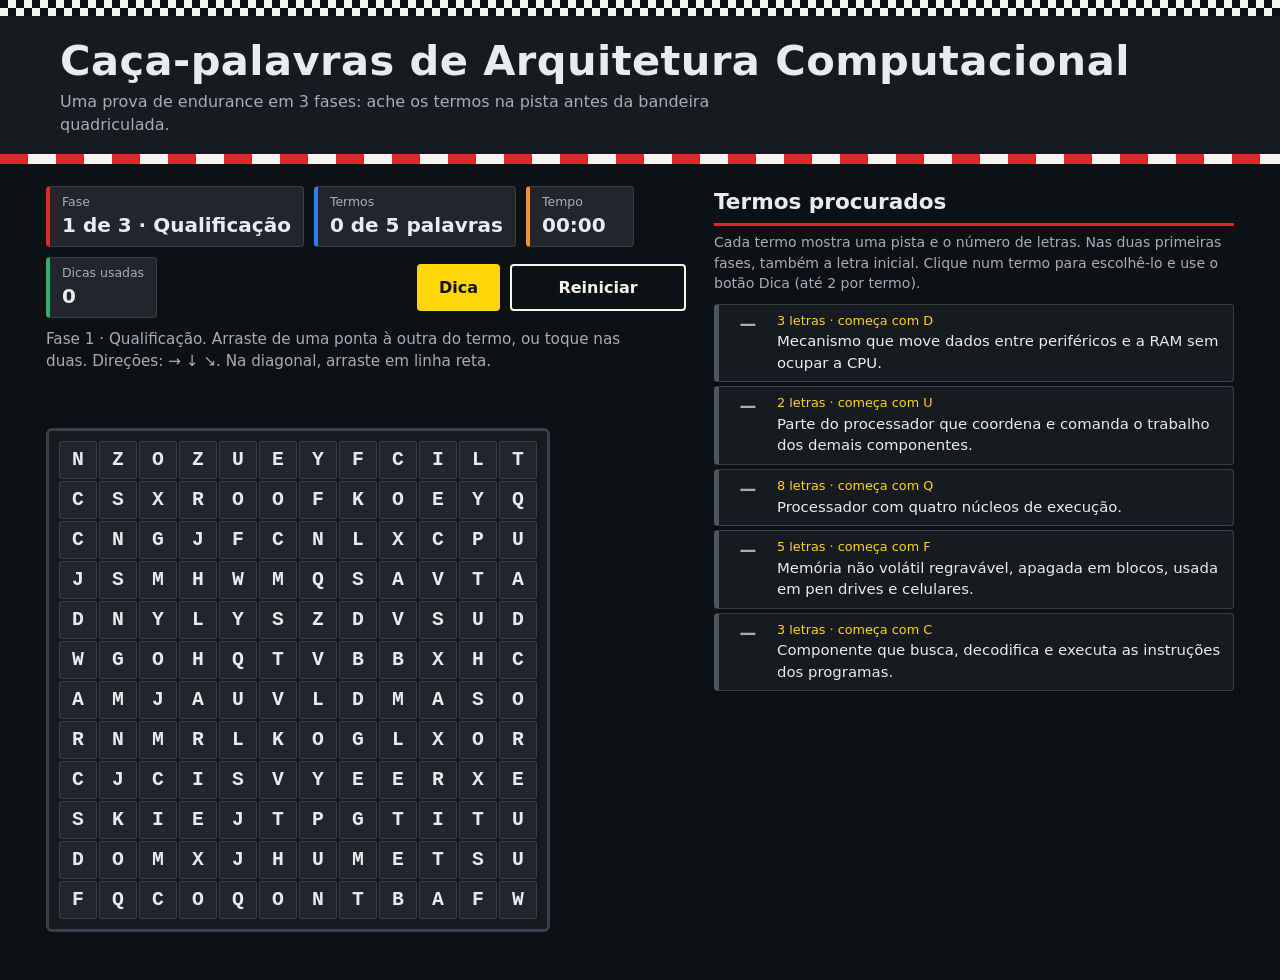
==== commit 106a439d: "Fix JavaScript 404 by pointing to existing script" ====
--- a/index.html
+++ b/index.html
@@ -60,6 +60,6 @@
     </aside>
   </main>
 
-  <script src="./script.js?v=20261118"></script>
+  <script src="./files/script.js?v=20261118"></script>
 </body>
 </html>
